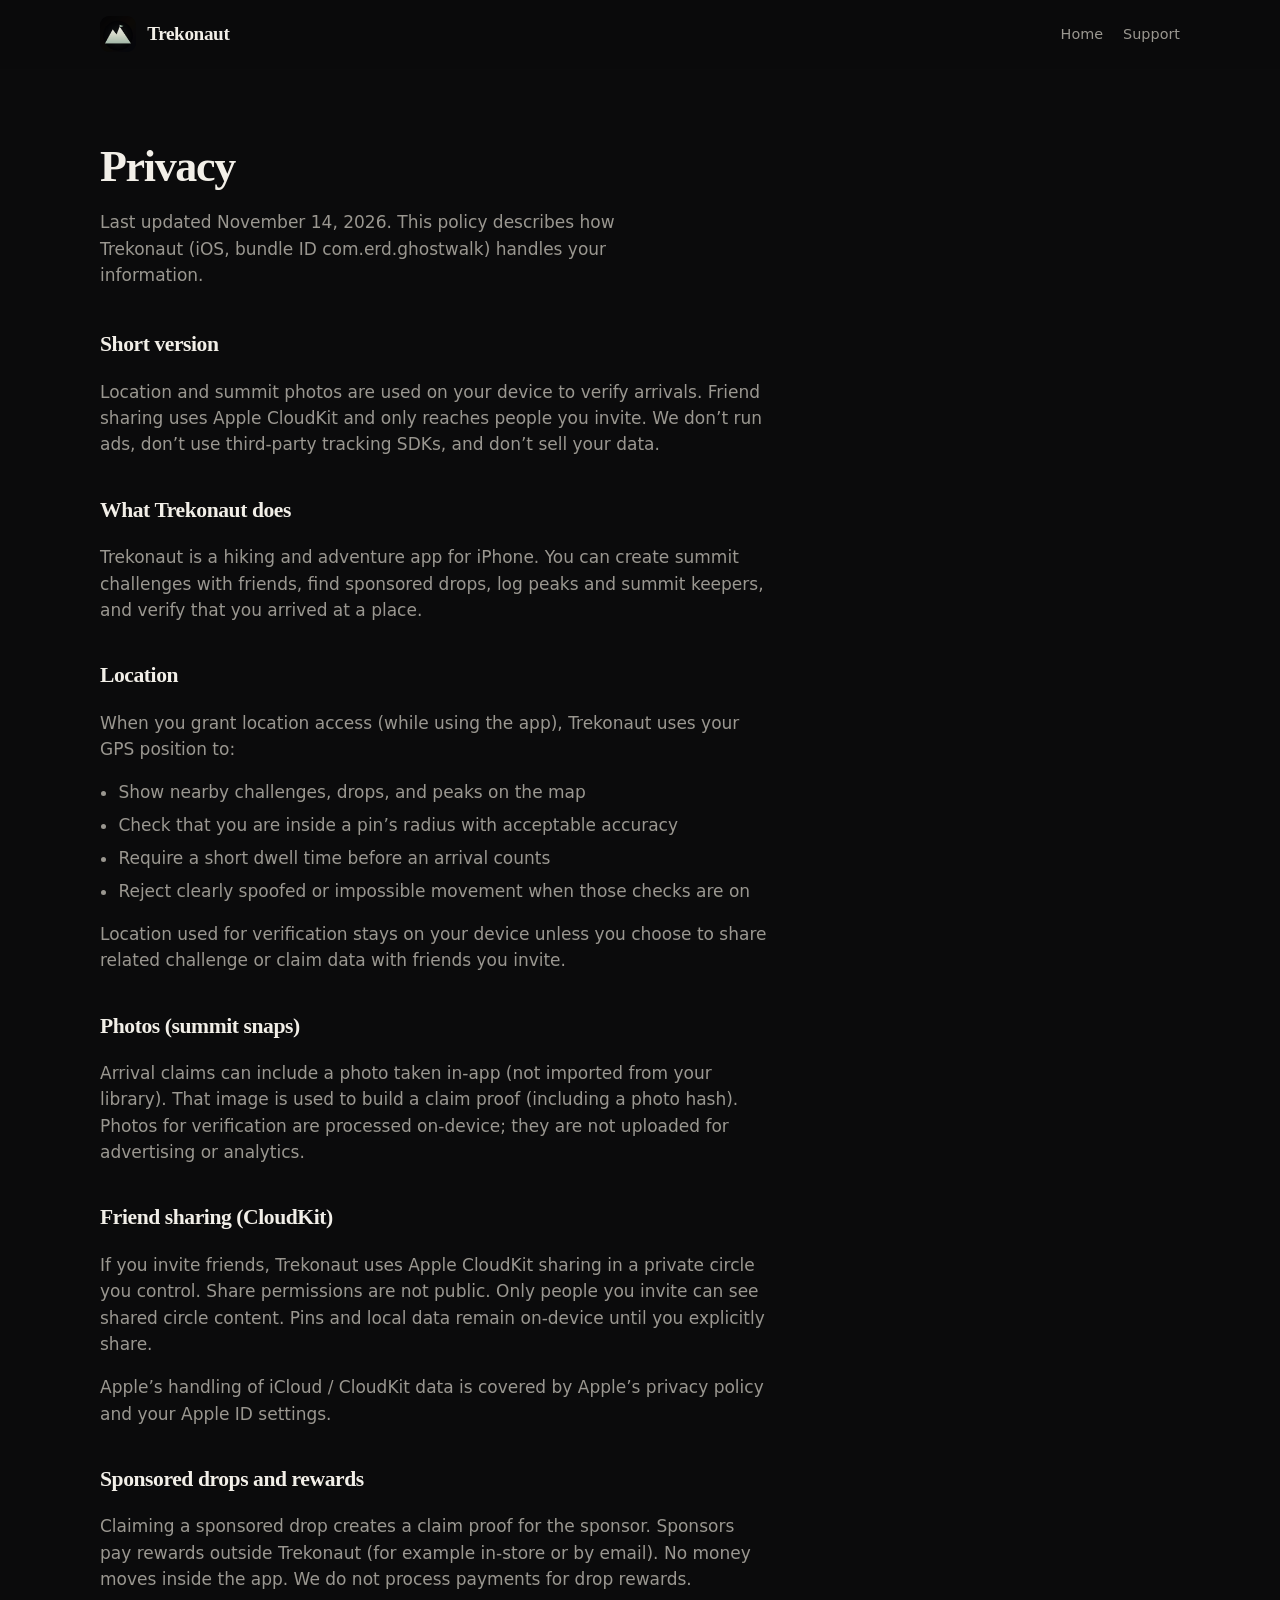
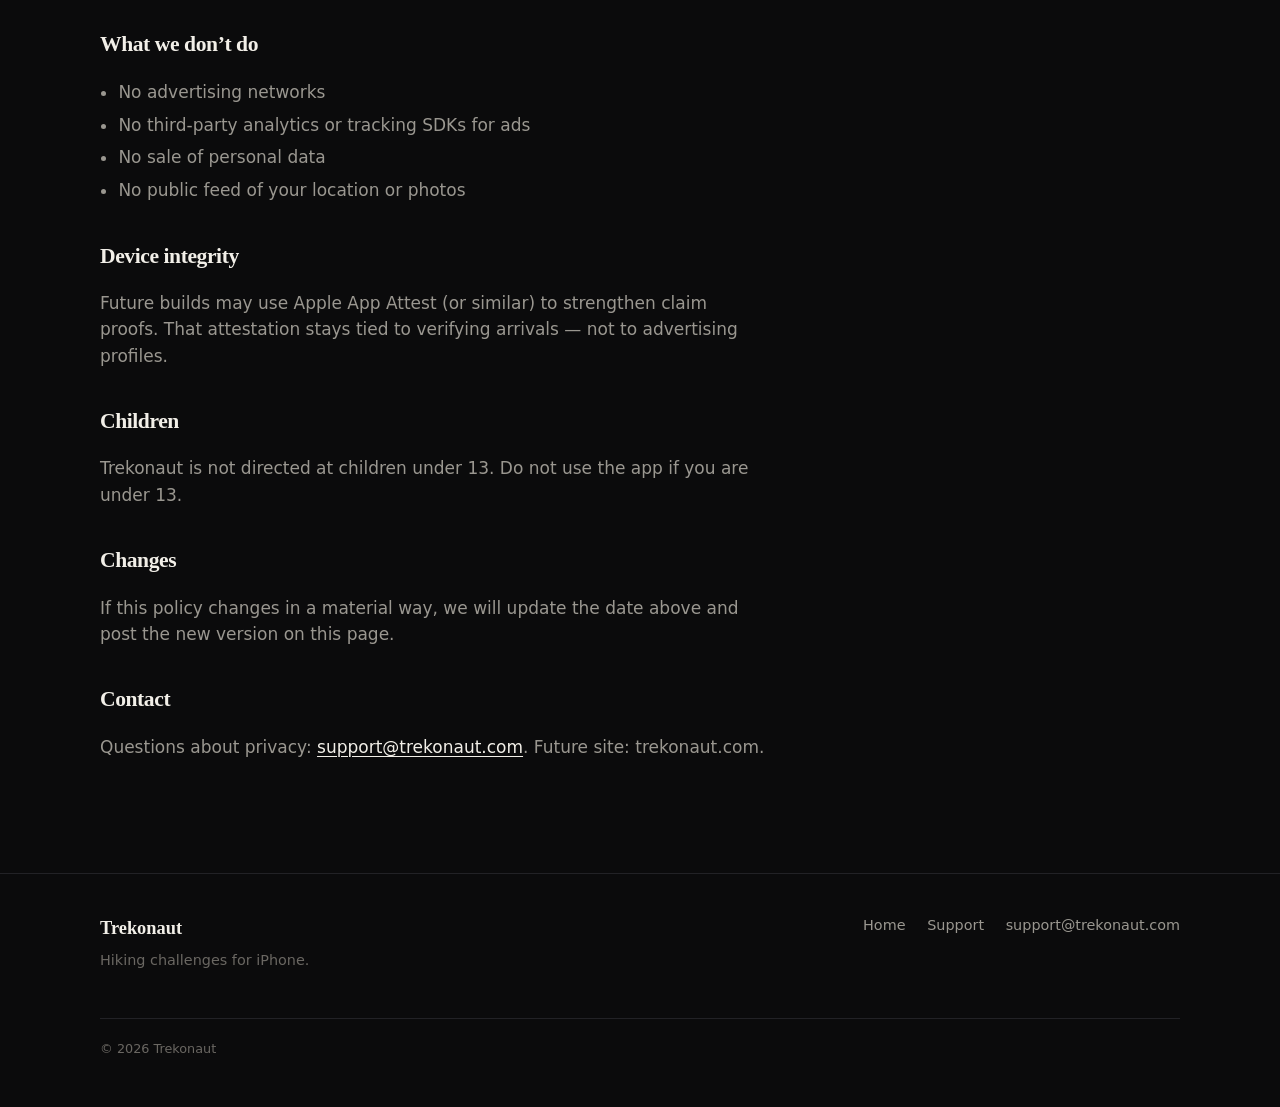
==== privacy.html @ 5dff4a29 "Ship Trekonaut marketing site with privacy and support pages. Static single-page landing plus honest" ====
<!DOCTYPE html>
<html lang="en">
<head>
  <meta charset="utf-8">
  <meta name="viewport" content="width=device-width, initial-scale=1">
  <title>Privacy — Trekonaut</title>
  <meta name="description" content="Trekonaut privacy policy: location and photos on-device for verification, CloudKit sharing only with friends you invite, no ads or sale of data.">
  <meta name="theme-color" content="#0b0b0c">
  <link rel="icon" type="image/png" sizes="32x32" href="assets/favicon-32.png">
  <link rel="apple-touch-icon" href="assets/apple-touch-icon.png">
  <link rel="canonical" href="https://erdtheturd.github.io/ghost-walk/privacy.html">
  <meta property="og:title" content="Privacy — Trekonaut">
  <meta property="og:description" content="How Trekonaut handles location, photos, and friend sharing.">
  <meta property="og:image" content="https://erdtheturd.github.io/ghost-walk/assets/og.jpg">
  <link rel="stylesheet" href="assets/styles.css">
</head>
<body>
  <header class="site-header">
    <div class="wrap inner">
      <a class="brand" href="./">
        <img src="assets/icon-512.png" width="36" height="36" alt="">
        <span class="brand-name">Trekonaut</span>
      </a>
      <nav class="nav" aria-label="Primary">
        <a href="./">Home</a>
        <a href="support.html">Support</a>
      </nav>
    </div>
  </header>

  <main class="page">
    <div class="wrap">
      <h1>Privacy</h1>
      <p class="lede">Last updated November 14, 2026. This policy describes how Trekonaut (iOS, bundle ID com.erd.ghostwalk) handles your information.</p>

      <article class="prose">
        <h2>Short version</h2>
        <p>Location and summit photos are used on your device to verify arrivals. Friend sharing uses Apple CloudKit and only reaches people you invite. We don’t run ads, don’t use third-party tracking SDKs, and don’t sell your data.</p>

        <h2>What Trekonaut does</h2>
        <p>Trekonaut is a hiking and adventure app for iPhone. You can create summit challenges with friends, find sponsored drops, log peaks and summit keepers, and verify that you arrived at a place.</p>

        <h2>Location</h2>
        <p>When you grant location access (while using the app), Trekonaut uses your GPS position to:</p>
        <ul>
          <li>Show nearby challenges, drops, and peaks on the map</li>
          <li>Check that you are inside a pin’s radius with acceptable accuracy</li>
          <li>Require a short dwell time before an arrival counts</li>
          <li>Reject clearly spoofed or impossible movement when those checks are on</li>
        </ul>
        <p>Location used for verification stays on your device unless you choose to share related challenge or claim data with friends you invite.</p>

        <h2>Photos (summit snaps)</h2>
        <p>Arrival claims can include a photo taken in-app (not imported from your library). That image is used to build a claim proof (including a photo hash). Photos for verification are processed on-device; they are not uploaded for advertising or analytics.</p>

        <h2>Friend sharing (CloudKit)</h2>
        <p>If you invite friends, Trekonaut uses Apple CloudKit sharing in a private circle you control. Share permissions are not public. Only people you invite can see shared circle content. Pins and local data remain on-device until you explicitly share.</p>
        <p>Apple’s handling of iCloud / CloudKit data is covered by Apple’s privacy policy and your Apple ID settings.</p>

        <h2>Sponsored drops and rewards</h2>
        <p>Claiming a sponsored drop creates a claim proof for the sponsor. Sponsors pay rewards outside Trekonaut (for example in-store or by email). No money moves inside the app. We do not process payments for drop rewards.</p>

        <h2>What we don’t do</h2>
        <ul>
          <li>No advertising networks</li>
          <li>No third-party analytics or tracking SDKs for ads</li>
          <li>No sale of personal data</li>
          <li>No public feed of your location or photos</li>
        </ul>

        <h2>Device integrity</h2>
        <p>Future builds may use Apple App Attest (or similar) to strengthen claim proofs. That attestation stays tied to verifying arrivals — not to advertising profiles.</p>

        <h2>Children</h2>
        <p>Trekonaut is not directed at children under 13. Do not use the app if you are under 13.</p>

        <h2>Changes</h2>
        <p>If this policy changes in a material way, we will update the date above and post the new version on this page.</p>

        <h2>Contact</h2>
        <p>
          <!-- TODO: support@trekonaut.com is not live yet (mailbox pending). -->
          Questions about privacy: <a data-support-email href="mailto:support@trekonaut.com">support@trekonaut.com</a>.
          Future site: trekonaut.com.
        </p>
      </article>
    </div>
  </main>

  <footer class="site-footer">
    <div class="wrap">
      <div class="footer-grid">
        <div>
          <div class="footer-brand">Trekonaut</div>
          <p class="footer-meta">Hiking challenges for iPhone.</p>
        </div>
        <nav class="footer-nav" aria-label="Footer">
          <a href="./">Home</a>
          <a href="support.html">Support</a>
          <a data-support-email href="mailto:support@trekonaut.com">support@trekonaut.com</a>
        </nav>
      </div>
      <div class="footer-bottom">© <span id="y"></span> Trekonaut</div>
    </div>
  </footer>

  <script src="assets/config.js"></script>
  <script src="assets/app.js"></script>
  <script>document.getElementById("y").textContent = new Date().getFullYear();</script>
</body>
</html>
---- assets/styles.css ----
/* Trekonaut marketing site — calm near-black, New York + system UI */

:root {
  --ink: #0b0b0c;
  --ink-raised: #141416;
  --ink-line: #222226;
  --paper: #f2efe8;
  --mist: #9a9790;
  --fog: #6a6762;
  --sage: #a8b5a6;
  --cream: #ebe6dc;
  --max: 1080px;
  --pad: clamp(1.25rem, 4vw, 2.5rem);
  --serif: "New York", "Iowan Old Style", "Palatino Linotype", Palatino, "Book Antiqua", Georgia, serif;
  --sans: -apple-system, BlinkMacSystemFont, "SF Pro Text", "Segoe UI", system-ui, sans-serif;
}

*,
*::before,
*::after {
  box-sizing: border-box;
}

html {
  scroll-behavior: smooth;
}

body {
  margin: 0;
  background: var(--ink);
  color: var(--paper);
  font-family: var(--sans);
  font-size: 1.0625rem;
  line-height: 1.55;
  -webkit-font-smoothing: antialiased;
  text-rendering: optimizeLegibility;
}

img {
  max-width: 100%;
  height: auto;
  display: block;
}

a {
  color: var(--paper);
  text-decoration-thickness: 1px;
  text-underline-offset: 0.18em;
}

a:hover {
  color: var(--sage);
}

.wrap {
  width: min(100% - 2 * var(--pad), var(--max));
  margin-inline: auto;
}

/* —— Header —— */
.site-header {
  position: sticky;
  top: 0;
  z-index: 20;
  background: color-mix(in srgb, var(--ink) 88%, transparent);
  backdrop-filter: blur(12px);
  -webkit-backdrop-filter: blur(12px);
  border-bottom: 1px solid transparent;
}

.site-header.is-scrolled {
  border-bottom-color: var(--ink-line);
}

.site-header .inner {
  display: flex;
  align-items: center;
  justify-content: space-between;
  gap: 1rem;
  padding: 1rem 0;
}

.brand {
  display: inline-flex;
  align-items: center;
  gap: 0.7rem;
  color: inherit;
  text-decoration: none;
}

.brand img {
  width: 36px;
  height: 36px;
  border-radius: 9px;
}

.brand-name {
  font-family: var(--serif);
  font-size: 1.2rem;
  font-weight: 600;
  letter-spacing: -0.02em;
}

.nav {
  display: flex;
  align-items: center;
  gap: 1.25rem;
  font-size: 0.9rem;
  color: var(--mist);
}

.nav a {
  color: inherit;
  text-decoration: none;
}

.nav a:hover {
  color: var(--paper);
}

/* —— Hero —— */
.hero {
  padding: clamp(2.5rem, 8vw, 5rem) 0 clamp(3rem, 10vw, 6rem);
}

.hero-grid {
  display: grid;
  grid-template-columns: 1.05fr 0.95fr;
  gap: clamp(2rem, 6vw, 4.5rem);
  align-items: center;
}

.eyebrow {
  margin: 0 0 1rem;
  font-size: 0.75rem;
  letter-spacing: 0.14em;
  text-transform: uppercase;
  color: var(--fog);
}

.hero h1 {
  margin: 0 0 1rem;
  font-family: var(--serif);
  font-size: clamp(2.4rem, 5.5vw, 3.75rem);
  font-weight: 600;
  line-height: 1.08;
  letter-spacing: -0.03em;
}

.hero .pitch {
  margin: 0 0 1.75rem;
  max-width: 28ch;
  font-size: 1.15rem;
  color: var(--mist);
}

.cta-row {
  display: flex;
  flex-wrap: wrap;
  align-items: center;
  gap: 0.85rem 1.25rem;
}

.btn-store {
  display: inline-flex;
  align-items: center;
  gap: 0.75rem;
  padding: 0.7rem 1.1rem 0.7rem 0.95rem;
  border-radius: 12px;
  background: var(--cream);
  color: var(--ink);
  text-decoration: none;
  transition: opacity 0.15s ease;
}

.btn-store:hover {
  color: var(--ink);
  opacity: 0.9;
}

.btn-store .apple {
  width: 22px;
  height: 22px;
  flex: none;
}

.btn-store .label {
  display: flex;
  flex-direction: column;
  line-height: 1.15;
}

.btn-store .small {
  font-size: 0.65rem;
  letter-spacing: 0.02em;
  opacity: 0.75;
}

.btn-store .big {
  font-size: 1.05rem;
  font-weight: 600;
  letter-spacing: -0.01em;
}

.cta-note {
  font-size: 0.85rem;
  color: var(--fog);
}

/* Device frame */
.device {
  --frame: #1a1a1d;
  --bezel: 10px;
  width: min(100%, 290px);
  margin-inline: auto;
  padding: var(--bezel);
  background: var(--frame);
  border-radius: 38px;
  box-shadow:
    0 0 0 1px #2a2a2e,
    0 24px 48px rgba(0, 0, 0, 0.45);
}

.device-screen {
  position: relative;
  overflow: hidden;
  border-radius: 28px;
  background: #000;
  aspect-ratio: 9 / 19.5;
}

.device-screen img {
  width: 100%;
  height: 100%;
  object-fit: cover;
  object-position: top center;
}

.device-notch {
  position: absolute;
  top: 10px;
  left: 50%;
  transform: translateX(-50%);
  width: 34%;
  height: 18px;
  border-radius: 12px;
  background: #0b0b0c;
  z-index: 2;
  pointer-events: none;
}

/* —— Sections —— */
.section {
  padding: clamp(3.5rem, 9vw, 6.5rem) 0;
  border-top: 1px solid var(--ink-line);
}

.section-grid {
  display: grid;
  grid-template-columns: 1fr 1fr;
  gap: clamp(2rem, 5vw, 3.5rem);
  align-items: center;
}

.section-grid.reverse .copy {
  order: 2;
}

.section-grid.reverse .media {
  order: 1;
}

.kicker {
  margin: 0 0 0.65rem;
  font-size: 0.72rem;
  letter-spacing: 0.14em;
  text-transform: uppercase;
  color: var(--sage);
}

.section h2 {
  margin: 0 0 0.85rem;
  font-family: var(--serif);
  font-size: clamp(1.85rem, 3.5vw, 2.45rem);
  font-weight: 600;
  line-height: 1.15;
  letter-spacing: -0.025em;
}

.section p {
  margin: 0;
  max-width: 36ch;
  color: var(--mist);
}

.section p + p {
  margin-top: 0.85rem;
}

.media .device {
  width: min(100%, 250px);
}

/* —— Footer —— */
.site-footer {
  border-top: 1px solid var(--ink-line);
  padding: 2.5rem 0 3rem;
}

.footer-grid {
  display: flex;
  flex-wrap: wrap;
  justify-content: space-between;
  gap: 1.5rem 2rem;
}

.footer-brand {
  font-family: var(--serif);
  font-size: 1.15rem;
  font-weight: 600;
}

.footer-meta {
  margin-top: 0.4rem;
  font-size: 0.9rem;
  color: var(--fog);
  max-width: 36ch;
}

.footer-nav {
  display: flex;
  flex-wrap: wrap;
  gap: 1rem 1.35rem;
  font-size: 0.9rem;
  color: var(--mist);
}

.footer-nav a {
  color: inherit;
  text-decoration: none;
}

.footer-nav a:hover {
  color: var(--paper);
}

.footer-bottom {
  margin-top: 2rem;
  padding-top: 1.25rem;
  border-top: 1px solid var(--ink-line);
  font-size: 0.8rem;
  color: var(--fog);
}

/* —— Inner pages —— */
.page {
  padding: clamp(2.5rem, 7vw, 4rem) 0 clamp(4rem, 10vw, 6rem);
}

.page h1 {
  margin: 0 0 0.5rem;
  font-family: var(--serif);
  font-size: clamp(2rem, 4vw, 2.75rem);
  font-weight: 600;
  letter-spacing: -0.03em;
}

.page .lede {
  margin: 0 0 2.5rem;
  color: var(--mist);
  max-width: 48ch;
}

.prose {
  max-width: 62ch;
}

.prose h2 {
  margin: 2.25rem 0 0.65rem;
  font-family: var(--serif);
  font-size: 1.35rem;
  font-weight: 600;
  letter-spacing: -0.02em;
}

.prose p,
.prose li {
  color: var(--mist);
}

.prose ul {
  padding-left: 1.15rem;
}

.prose li + li {
  margin-top: 0.4rem;
}

.faq details {
  border-top: 1px solid var(--ink-line);
  padding: 1.1rem 0;
}

.faq details:last-child {
  border-bottom: 1px solid var(--ink-line);
}

.faq summary {
  cursor: pointer;
  font-weight: 560;
  list-style: none;
}

.faq summary::-webkit-details-marker {
  display: none;
}

.faq summary::after {
  content: "+";
  float: right;
  color: var(--fog);
  font-weight: 400;
}

.faq details[open] summary::after {
  content: "–";
}

.faq p {
  margin: 0.75rem 0 0;
  color: var(--mist);
  max-width: 52ch;
}

.contact-box {
  margin-top: 2.5rem;
  padding: 1.35rem 1.4rem;
  background: var(--ink-raised);
  border: 1px solid var(--ink-line);
  border-radius: 14px;
  max-width: 36rem;
}

.contact-box h2 {
  margin: 0 0 0.4rem;
  font-family: var(--serif);
  font-size: 1.25rem;
}

.contact-box p {
  margin: 0;
  color: var(--mist);
}

.contact-box a {
  color: var(--paper);
}

/* —— Responsive —— */
@media (max-width: 820px) {
  .hero-grid,
  .section-grid,
  .section-grid.reverse {
    grid-template-columns: 1fr;
  }

  .section-grid.reverse .copy,
  .section-grid.reverse .media {
    order: initial;
  }

  .hero .pitch {
    max-width: 40ch;
  }

  .hero-grid .media {
    order: -1;
  }

  .device {
    width: min(100%, 240px);
  }

  .nav .hide-sm {
    display: none;
  }
}

@media (prefers-reduced-motion: reduce) {
  html {
    scroll-behavior: auto;
  }
}
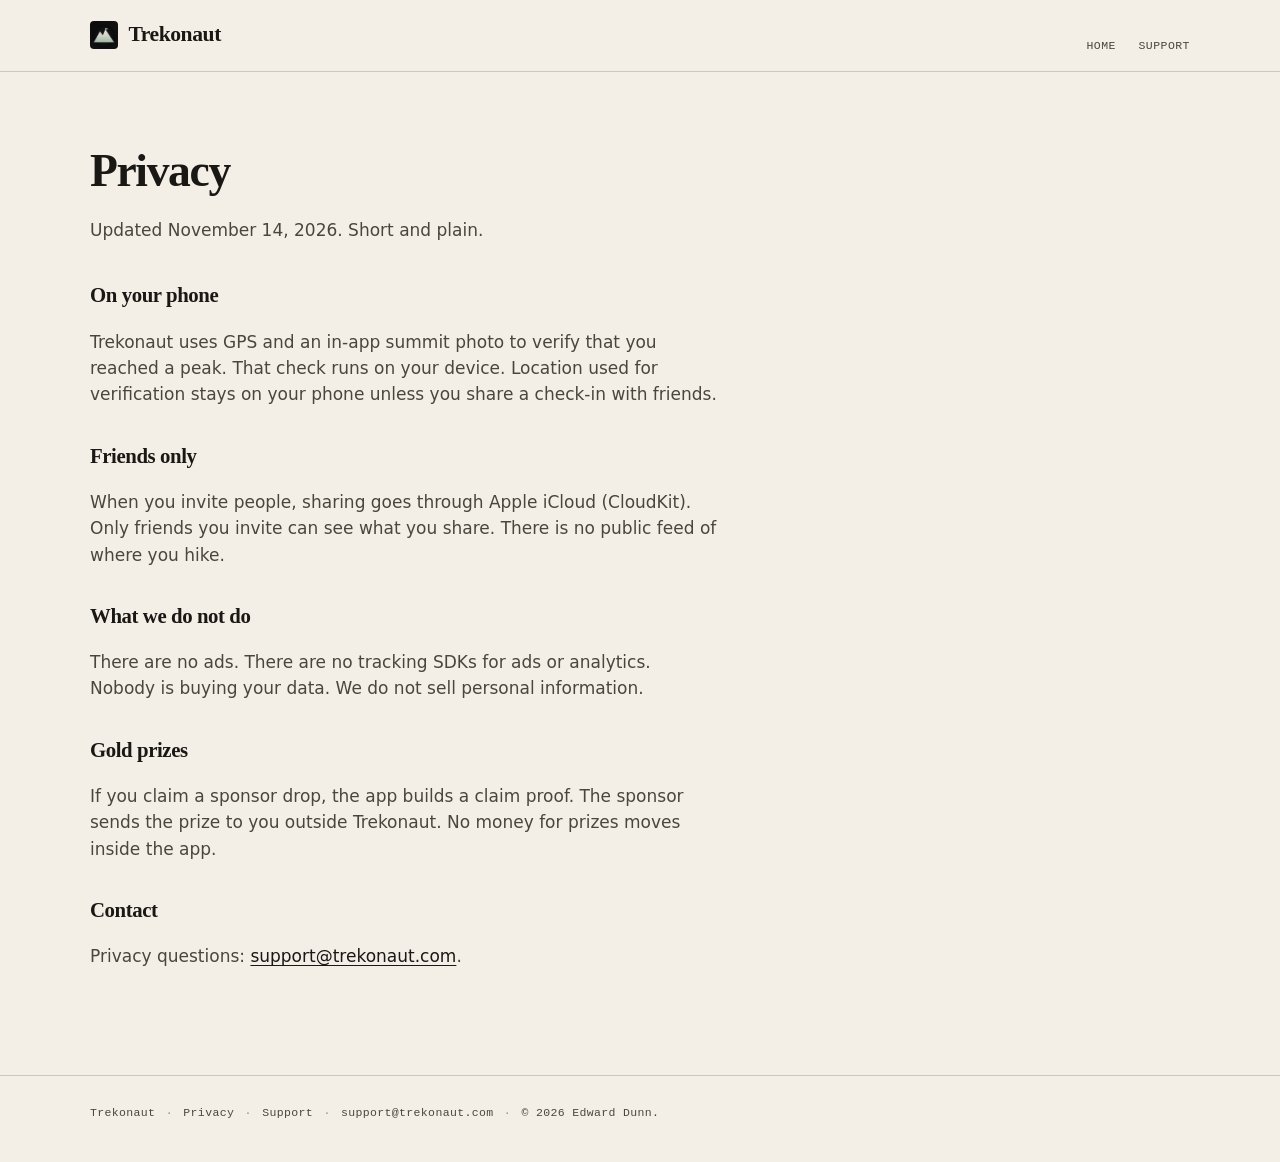
==== commit 8665572f: "Redesign marketing site as a printed trail guide. Replace SaaS-template layout and AI-sounding copy " ====
--- a/privacy.html
+++ b/privacy.html
@@ -3,14 +3,14 @@
 <head>
   <meta charset="utf-8">
   <meta name="viewport" content="width=device-width, initial-scale=1">
-  <title>Privacy — Trekonaut</title>
-  <meta name="description" content="Trekonaut privacy policy: location and photos on-device for verification, CloudKit sharing only with friends you invite, no ads or sale of data.">
-  <meta name="theme-color" content="#0b0b0c">
+  <title>Privacy · Trekonaut</title>
+  <meta name="description" content="Trekonaut keeps location and photos on your phone for check-ins. Sharing uses iCloud with friends you invite. No ads. No data sold.">
+  <meta name="theme-color" content="#F3EFE6">
   <link rel="icon" type="image/png" sizes="32x32" href="assets/favicon-32.png">
   <link rel="apple-touch-icon" href="assets/apple-touch-icon.png">
   <link rel="canonical" href="https://erdtheturd.github.io/ghost-walk/privacy.html">
-  <meta property="og:title" content="Privacy — Trekonaut">
-  <meta property="og:description" content="How Trekonaut handles location, photos, and friend sharing.">
+  <meta property="og:title" content="Privacy · Trekonaut">
+  <meta property="og:description" content="Location and photos stay on your phone. Check-ins go only to friends you invite.">
   <meta property="og:image" content="https://erdtheturd.github.io/ghost-walk/assets/og.jpg">
   <link rel="stylesheet" href="assets/styles.css">
 </head>
@@ -18,7 +18,7 @@
   <header class="site-header">
     <div class="wrap inner">
       <a class="brand" href="./">
-        <img src="assets/icon-512.png" width="36" height="36" alt="">
+        <img src="assets/icon-512.png" width="28" height="28" alt="">
         <span class="brand-name">Trekonaut</span>
       </a>
       <nav class="nav" aria-label="Primary">
@@ -31,81 +31,45 @@
   <main class="page">
     <div class="wrap">
       <h1>Privacy</h1>
-      <p class="lede">Last updated November 14, 2026. This policy describes how Trekonaut (iOS, bundle ID com.erd.ghostwalk) handles your information.</p>
+      <p class="lede">Updated November 14, 2026. Short and plain.</p>
 
       <article class="prose">
-        <h2>Short version</h2>
-        <p>Location and summit photos are used on your device to verify arrivals. Friend sharing uses Apple CloudKit and only reaches people you invite. We don’t run ads, don’t use third-party tracking SDKs, and don’t sell your data.</p>
+        <h2>On your phone</h2>
+        <p>Trekonaut uses GPS and an in-app summit photo to verify that you reached a peak. That check runs on your device. Location used for verification stays on your phone unless you share a check-in with friends.</p>
 
-        <h2>What Trekonaut does</h2>
-        <p>Trekonaut is a hiking and adventure app for iPhone. You can create summit challenges with friends, find sponsored drops, log peaks and summit keepers, and verify that you arrived at a place.</p>
+        <h2>Friends only</h2>
+        <p>When you invite people, sharing goes through Apple iCloud (CloudKit). Only friends you invite can see what you share. There is no public feed of where you hike.</p>
 
-        <h2>Location</h2>
-        <p>When you grant location access (while using the app), Trekonaut uses your GPS position to:</p>
-        <ul>
-          <li>Show nearby challenges, drops, and peaks on the map</li>
-          <li>Check that you are inside a pin’s radius with acceptable accuracy</li>
-          <li>Require a short dwell time before an arrival counts</li>
-          <li>Reject clearly spoofed or impossible movement when those checks are on</li>
-        </ul>
-        <p>Location used for verification stays on your device unless you choose to share related challenge or claim data with friends you invite.</p>
+        <h2>What we do not do</h2>
+        <p>There are no ads. There are no tracking SDKs for ads or analytics. Nobody is buying your data. We do not sell personal information.</p>
 
-        <h2>Photos (summit snaps)</h2>
-        <p>Arrival claims can include a photo taken in-app (not imported from your library). That image is used to build a claim proof (including a photo hash). Photos for verification are processed on-device; they are not uploaded for advertising or analytics.</p>
-
-        <h2>Friend sharing (CloudKit)</h2>
-        <p>If you invite friends, Trekonaut uses Apple CloudKit sharing in a private circle you control. Share permissions are not public. Only people you invite can see shared circle content. Pins and local data remain on-device until you explicitly share.</p>
-        <p>Apple’s handling of iCloud / CloudKit data is covered by Apple’s privacy policy and your Apple ID settings.</p>
-
-        <h2>Sponsored drops and rewards</h2>
-        <p>Claiming a sponsored drop creates a claim proof for the sponsor. Sponsors pay rewards outside Trekonaut (for example in-store or by email). No money moves inside the app. We do not process payments for drop rewards.</p>
-
-        <h2>What we don’t do</h2>
-        <ul>
-          <li>No advertising networks</li>
-          <li>No third-party analytics or tracking SDKs for ads</li>
-          <li>No sale of personal data</li>
-          <li>No public feed of your location or photos</li>
-        </ul>
-
-        <h2>Device integrity</h2>
-        <p>Future builds may use Apple App Attest (or similar) to strengthen claim proofs. That attestation stays tied to verifying arrivals — not to advertising profiles.</p>
-
-        <h2>Children</h2>
-        <p>Trekonaut is not directed at children under 13. Do not use the app if you are under 13.</p>
-
-        <h2>Changes</h2>
-        <p>If this policy changes in a material way, we will update the date above and post the new version on this page.</p>
+        <h2>Gold prizes</h2>
+        <p>If you claim a sponsor drop, the app builds a claim proof. The sponsor sends the prize to you outside Trekonaut. No money for prizes moves inside the app.</p>
 
         <h2>Contact</h2>
         <p>
           <!-- TODO: support@trekonaut.com is not live yet (mailbox pending). -->
-          Questions about privacy: <a data-support-email href="mailto:support@trekonaut.com">support@trekonaut.com</a>.
-          Future site: trekonaut.com.
+          Privacy questions: <a data-support-email href="mailto:support@trekonaut.com">support@trekonaut.com</a>.
         </p>
       </article>
     </div>
   </main>
 
   <footer class="site-footer">
-    <div class="wrap">
-      <div class="footer-grid">
-        <div>
-          <div class="footer-brand">Trekonaut</div>
-          <p class="footer-meta">Hiking challenges for iPhone.</p>
-        </div>
-        <nav class="footer-nav" aria-label="Footer">
-          <a href="./">Home</a>
-          <a href="support.html">Support</a>
-          <a data-support-email href="mailto:support@trekonaut.com">support@trekonaut.com</a>
-        </nav>
-      </div>
-      <div class="footer-bottom">© <span id="y"></span> Trekonaut</div>
+    <div class="wrap footer-line">
+      <span>Trekonaut</span>
+      <span class="footer-sep" aria-hidden="true">·</span>
+      <a href="privacy.html">Privacy</a>
+      <span class="footer-sep" aria-hidden="true">·</span>
+      <a href="support.html">Support</a>
+      <span class="footer-sep" aria-hidden="true">·</span>
+      <a data-support-email href="mailto:support@trekonaut.com">support@trekonaut.com</a>
+      <span class="footer-sep" aria-hidden="true">·</span>
+      <span>© 2026 Edward Dunn.</span>
     </div>
   </footer>
 
   <script src="assets/config.js"></script>
   <script src="assets/app.js"></script>
-  <script>document.getElementById("y").textContent = new Date().getFullYear();</script>
 </body>
 </html>
--- a/assets/styles.css
+++ b/assets/styles.css
@@ -1,18 +1,17 @@
-/* Trekonaut marketing site — calm near-black, New York + system UI */
+/* Trekonaut: printed trail guide */
 
 :root {
-  --ink: #0b0b0c;
-  --ink-raised: #141416;
-  --ink-line: #222226;
-  --paper: #f2efe8;
-  --mist: #9a9790;
-  --fog: #6a6762;
-  --sage: #a8b5a6;
-  --cream: #ebe6dc;
-  --max: 1080px;
-  --pad: clamp(1.25rem, 4vw, 2.5rem);
+  --paper: #f3efe6;
+  --paper-deep: #ebe6da;
+  --ink: #1a1814;
+  --ink-soft: #4a463e;
+  --rule: #cfc8b8;
+  --blaze: #d9531e;
+  --max: 1100px;
+  --pad: clamp(1.35rem, 5vw, 3.25rem);
   --serif: "New York", "Iowan Old Style", "Palatino Linotype", Palatino, "Book Antiqua", Georgia, serif;
   --sans: -apple-system, BlinkMacSystemFont, "SF Pro Text", "Segoe UI", system-ui, sans-serif;
+  --mono: ui-monospace, "SF Mono", Menlo, Consolas, monospace;
 }
 
 *,
@@ -27,8 +26,8 @@
 
 body {
   margin: 0;
-  background: var(--ink);
-  color: var(--paper);
+  background: var(--paper);
+  color: var(--ink);
   font-family: var(--sans);
   font-size: 1.0625rem;
   line-height: 1.55;
@@ -43,13 +42,13 @@
 }
 
 a {
-  color: var(--paper);
+  color: var(--ink);
   text-decoration-thickness: 1px;
   text-underline-offset: 0.18em;
 }
 
 a:hover {
-  color: var(--sage);
+  color: var(--blaze);
 }
 
 .wrap {
@@ -57,46 +56,39 @@
   margin-inline: auto;
 }
 
-/* —— Header —— */
+/* Header */
 .site-header {
-  position: sticky;
-  top: 0;
-  z-index: 20;
-  background: color-mix(in srgb, var(--ink) 88%, transparent);
-  backdrop-filter: blur(12px);
-  -webkit-backdrop-filter: blur(12px);
-  border-bottom: 1px solid transparent;
-}
-
-.site-header.is-scrolled {
-  border-bottom-color: var(--ink-line);
+  position: relative;
+  z-index: 10;
+  border-bottom: 1px solid var(--rule);
+  background: var(--paper);
 }
 
 .site-header .inner {
   display: flex;
-  align-items: center;
+  align-items: baseline;
   justify-content: space-between;
   gap: 1rem;
-  padding: 1rem 0;
+  padding: 1.15rem 0 1rem;
 }
 
 .brand {
   display: inline-flex;
   align-items: center;
-  gap: 0.7rem;
+  gap: 0.65rem;
   color: inherit;
   text-decoration: none;
 }
 
 .brand img {
-  width: 36px;
-  height: 36px;
-  border-radius: 9px;
+  width: 28px;
+  height: 28px;
+  border-radius: 4px;
 }
 
 .brand-name {
   font-family: var(--serif);
-  font-size: 1.2rem;
+  font-size: 1.35rem;
   font-weight: 600;
   letter-spacing: -0.02em;
 }
@@ -104,9 +96,12 @@
 .nav {
   display: flex;
   align-items: center;
-  gap: 1.25rem;
-  font-size: 0.9rem;
-  color: var(--mist);
+  gap: 1.4rem;
+  font-family: var(--mono);
+  font-size: 0.72rem;
+  letter-spacing: 0.04em;
+  text-transform: uppercase;
+  color: var(--ink-soft);
 }
 
 .nav a {
@@ -115,277 +110,273 @@
 }
 
 .nav a:hover {
-  color: var(--paper);
-}
-
-/* —— Hero —— */
+  color: var(--blaze);
+}
+
+/* Hero */
 .hero {
-  padding: clamp(2.5rem, 8vw, 5rem) 0 clamp(3rem, 10vw, 6rem);
-}
-
-.hero-grid {
-  display: grid;
-  grid-template-columns: 1.05fr 0.95fr;
-  gap: clamp(2rem, 6vw, 4.5rem);
-  align-items: center;
-}
-
-.eyebrow {
-  margin: 0 0 1rem;
-  font-size: 0.75rem;
-  letter-spacing: 0.14em;
-  text-transform: uppercase;
-  color: var(--fog);
-}
-
-.hero h1 {
-  margin: 0 0 1rem;
-  font-family: var(--serif);
-  font-size: clamp(2.4rem, 5.5vw, 3.75rem);
-  font-weight: 600;
-  line-height: 1.08;
-  letter-spacing: -0.03em;
-}
-
-.hero .pitch {
-  margin: 0 0 1.75rem;
-  max-width: 28ch;
-  font-size: 1.15rem;
-  color: var(--mist);
-}
-
-.cta-row {
-  display: flex;
-  flex-wrap: wrap;
-  align-items: center;
-  gap: 0.85rem 1.25rem;
-}
-
-.btn-store {
-  display: inline-flex;
-  align-items: center;
-  gap: 0.75rem;
-  padding: 0.7rem 1.1rem 0.7rem 0.95rem;
-  border-radius: 12px;
-  background: var(--cream);
-  color: var(--ink);
-  text-decoration: none;
-  transition: opacity 0.15s ease;
-}
-
-.btn-store:hover {
-  color: var(--ink);
-  opacity: 0.9;
-}
-
-.btn-store .apple {
-  width: 22px;
-  height: 22px;
-  flex: none;
-}
-
-.btn-store .label {
-  display: flex;
-  flex-direction: column;
-  line-height: 1.15;
-}
-
-.btn-store .small {
-  font-size: 0.65rem;
-  letter-spacing: 0.02em;
-  opacity: 0.75;
-}
-
-.btn-store .big {
-  font-size: 1.05rem;
-  font-weight: 600;
-  letter-spacing: -0.01em;
-}
-
-.cta-note {
-  font-size: 0.85rem;
-  color: var(--fog);
-}
-
-/* Device frame */
-.device {
-  --frame: #1a1a1d;
-  --bezel: 10px;
-  width: min(100%, 290px);
-  margin-inline: auto;
-  padding: var(--bezel);
-  background: var(--frame);
-  border-radius: 38px;
-  box-shadow:
-    0 0 0 1px #2a2a2e,
-    0 24px 48px rgba(0, 0, 0, 0.45);
-}
-
-.device-screen {
   position: relative;
   overflow: hidden;
-  border-radius: 28px;
-  background: #000;
+  padding: clamp(2.75rem, 8vw, 5.5rem) 0 clamp(3.5rem, 9vw, 6rem);
+}
+
+.topo {
+  position: absolute;
+  inset: -8% -5% auto auto;
+  width: min(72vw, 640px);
+  height: auto;
+  opacity: 0.22;
+  pointer-events: none;
+  color: var(--ink);
+}
+
+.hero-layout {
+  position: relative;
+  display: grid;
+  grid-template-columns: minmax(0, 1.15fr) minmax(0, 0.85fr);
+  gap: clamp(1.5rem, 5vw, 3.5rem);
+  align-items: end;
+}
+
+.hero-copy {
+  max-width: 28rem;
+  padding-bottom: 1.5rem;
+}
+
+.hero h1 {
+  margin: 0 0 1.1rem;
+  font-family: var(--serif);
+  font-size: clamp(2.55rem, 6.2vw, 4.1rem);
+  font-weight: 600;
+  line-height: 1.05;
+  letter-spacing: -0.03em;
+}
+
+.hero .lead {
+  margin: 0 0 1.75rem;
+  max-width: 34ch;
+  font-size: 1.12rem;
+  color: var(--ink-soft);
+}
+
+.btn-soon {
+  display: inline-block;
+  padding: 0.85rem 1.15rem;
+  border: 1.5px solid var(--ink);
+  background: var(--ink);
+  color: var(--paper);
+  font-family: var(--sans);
+  font-size: 0.95rem;
+  font-weight: 560;
+  text-decoration: none;
+  transition: background 0.15s ease, color 0.15s ease;
+}
+
+.btn-soon:hover {
+  background: transparent;
+  color: var(--ink);
+}
+
+.hero-media {
+  position: relative;
+  justify-self: end;
+  margin-right: -1.25rem;
+  margin-bottom: -3.5rem;
+}
+
+.map-caption {
+  position: absolute;
+  left: -0.25rem;
+  top: -1.6rem;
+  margin: 0;
+  font-family: var(--mono);
+  font-size: 0.68rem;
+  letter-spacing: 0.08em;
+  text-transform: uppercase;
+  color: var(--ink-soft);
+  white-space: nowrap;
+}
+
+/* Phone frame: thin ink border, no heavy shadow */
+.phone {
+  width: min(100%, 268px);
+  padding: 9px;
+  background: var(--ink);
+  border: 1px solid var(--ink);
+}
+
+.phone-screen {
+  overflow: hidden;
+  background: #111;
   aspect-ratio: 9 / 19.5;
 }
 
-.device-screen img {
+.phone-screen img {
   width: 100%;
   height: 100%;
   object-fit: cover;
   object-position: top center;
 }
 
-.device-notch {
-  position: absolute;
-  top: 10px;
-  left: 50%;
-  transform: translateX(-50%);
-  width: 34%;
-  height: 18px;
-  border-radius: 12px;
-  background: #0b0b0c;
-  z-index: 2;
-  pointer-events: none;
-}
-
-/* —— Sections —— */
-.section {
-  padding: clamp(3.5rem, 9vw, 6.5rem) 0;
-  border-top: 1px solid var(--ink-line);
-}
-
-.section-grid {
+.phone.phone-sm {
+  width: min(100%, 230px);
+}
+
+/* Sections */
+.band {
+  position: relative;
+  padding: clamp(3.25rem, 8vw, 5.75rem) 0;
+  border-top: 1px solid var(--rule);
+}
+
+.band-title {
+  margin: 0 0 1.75rem;
+  font-family: var(--serif);
+  font-size: clamp(1.85rem, 3.4vw, 2.55rem);
+  font-weight: 600;
+  letter-spacing: -0.025em;
+  line-height: 1.15;
+  max-width: 18ch;
+}
+
+.band p {
+  margin: 0;
+  max-width: 42ch;
+  color: var(--ink-soft);
+}
+
+.band p + p {
+  margin-top: 0.85rem;
+}
+
+.steps {
+  list-style: none;
+  margin: 0;
+  padding: 0;
   display: grid;
-  grid-template-columns: 1fr 1fr;
-  gap: clamp(2rem, 5vw, 3.5rem);
-  align-items: center;
-}
-
-.section-grid.reverse .copy {
-  order: 2;
-}
-
-.section-grid.reverse .media {
-  order: 1;
-}
-
-.kicker {
-  margin: 0 0 0.65rem;
+  gap: 1.75rem;
+  max-width: 38rem;
+}
+
+.steps li {
+  display: grid;
+  grid-template-columns: 3.25rem 1fr;
+  gap: 0.85rem 1.15rem;
+  align-items: start;
+}
+
+.steps .n {
+  font-family: var(--serif);
+  font-size: 2.75rem;
+  font-weight: 600;
+  line-height: 1;
+  color: var(--blaze);
+  letter-spacing: -0.04em;
+}
+
+.steps p {
+  margin: 0.35rem 0 0;
+  max-width: 36ch;
+}
+
+.split {
+  display: grid;
+  grid-template-columns: minmax(0, 1.2fr) minmax(0, 0.8fr);
+  gap: clamp(1.5rem, 5vw, 3rem);
+  align-items: start;
+}
+
+.split .copy {
+  padding-top: 0.35rem;
+}
+
+.split .media {
+  position: relative;
+  justify-self: end;
+  margin-top: -1.5rem;
+  margin-bottom: -2.75rem;
+  margin-right: -0.75rem;
+}
+
+.split.flip .media {
+  order: -1;
+  justify-self: start;
+  margin-left: -0.75rem;
+  margin-right: 0;
+}
+
+.private {
+  max-width: 36rem;
+}
+
+.private .band-title {
+  max-width: 14ch;
+}
+
+/* Footer */
+.site-footer {
+  border-top: 1px solid var(--rule);
+  padding: 1.75rem 0 2.5rem;
+  font-family: var(--mono);
   font-size: 0.72rem;
-  letter-spacing: 0.14em;
-  text-transform: uppercase;
-  color: var(--sage);
-}
-
-.section h2 {
-  margin: 0 0 0.85rem;
-  font-family: var(--serif);
-  font-size: clamp(1.85rem, 3.5vw, 2.45rem);
-  font-weight: 600;
-  line-height: 1.15;
-  letter-spacing: -0.025em;
-}
-
-.section p {
-  margin: 0;
-  max-width: 36ch;
-  color: var(--mist);
-}
-
-.section p + p {
-  margin-top: 0.85rem;
-}
-
-.media .device {
-  width: min(100%, 250px);
-}
-
-/* —— Footer —— */
-.site-footer {
-  border-top: 1px solid var(--ink-line);
-  padding: 2.5rem 0 3rem;
-}
-
-.footer-grid {
+  letter-spacing: 0.03em;
+  color: var(--ink-soft);
+}
+
+.footer-line {
   display: flex;
   flex-wrap: wrap;
-  justify-content: space-between;
-  gap: 1.5rem 2rem;
-}
-
-.footer-brand {
-  font-family: var(--serif);
-  font-size: 1.15rem;
-  font-weight: 600;
-}
-
-.footer-meta {
-  margin-top: 0.4rem;
-  font-size: 0.9rem;
-  color: var(--fog);
-  max-width: 36ch;
-}
-
-.footer-nav {
-  display: flex;
-  flex-wrap: wrap;
-  gap: 1rem 1.35rem;
-  font-size: 0.9rem;
-  color: var(--mist);
-}
-
-.footer-nav a {
+  gap: 0.45rem 0.65rem;
+  align-items: baseline;
+}
+
+.footer-line a {
   color: inherit;
   text-decoration: none;
 }
 
-.footer-nav a:hover {
-  color: var(--paper);
-}
-
-.footer-bottom {
-  margin-top: 2rem;
-  padding-top: 1.25rem;
-  border-top: 1px solid var(--ink-line);
-  font-size: 0.8rem;
-  color: var(--fog);
-}
-
-/* —— Inner pages —— */
+.footer-line a:hover {
+  color: var(--blaze);
+}
+
+.footer-sep {
+  opacity: 0.55;
+}
+
+/* Inner pages */
 .page {
-  padding: clamp(2.5rem, 7vw, 4rem) 0 clamp(4rem, 10vw, 6rem);
+  padding: clamp(2.5rem, 7vw, 4rem) 0 clamp(4rem, 10vw, 5.5rem);
 }
 
 .page h1 {
-  margin: 0 0 0.5rem;
-  font-family: var(--serif);
-  font-size: clamp(2rem, 4vw, 2.75rem);
+  margin: 0 0 0.65rem;
+  font-family: var(--serif);
+  font-size: clamp(2.1rem, 4vw, 2.85rem);
   font-weight: 600;
   letter-spacing: -0.03em;
 }
 
 .page .lede {
-  margin: 0 0 2.5rem;
-  color: var(--mist);
-  max-width: 48ch;
+  margin: 0 0 2.25rem;
+  color: var(--ink-soft);
+  max-width: 42ch;
 }
 
 .prose {
-  max-width: 62ch;
+  max-width: 58ch;
 }
 
 .prose h2 {
-  margin: 2.25rem 0 0.65rem;
-  font-family: var(--serif);
-  font-size: 1.35rem;
+  margin: 2rem 0 0.55rem;
+  font-family: var(--serif);
+  font-size: 1.3rem;
   font-weight: 600;
   letter-spacing: -0.02em;
 }
 
 .prose p,
 .prose li {
-  color: var(--mist);
+  color: var(--ink-soft);
 }
 
 .prose ul {
@@ -393,21 +384,27 @@
 }
 
 .prose li + li {
-  margin-top: 0.4rem;
+  margin-top: 0.35rem;
+}
+
+.faq {
+  max-width: 40rem;
 }
 
 .faq details {
-  border-top: 1px solid var(--ink-line);
-  padding: 1.1rem 0;
-}
-
-.faq details:last-child {
-  border-bottom: 1px solid var(--ink-line);
+  border-top: 1px solid var(--rule);
+  padding: 1rem 0;
+}
+
+.faq details:last-of-type {
+  border-bottom: 1px solid var(--rule);
 }
 
 .faq summary {
   cursor: pointer;
-  font-weight: 560;
+  font-family: var(--serif);
+  font-size: 1.15rem;
+  font-weight: 600;
   list-style: none;
 }
 
@@ -415,74 +412,57 @@
   display: none;
 }
 
-.faq summary::after {
-  content: "+";
-  float: right;
-  color: var(--fog);
-  font-weight: 400;
-}
-
-.faq details[open] summary::after {
-  content: "–";
-}
-
 .faq p {
-  margin: 0.75rem 0 0;
-  color: var(--mist);
-  max-width: 52ch;
-}
-
-.contact-box {
+  margin: 0.65rem 0 0;
+  color: var(--ink-soft);
+  max-width: 48ch;
+}
+
+.contact {
   margin-top: 2.5rem;
-  padding: 1.35rem 1.4rem;
-  background: var(--ink-raised);
-  border: 1px solid var(--ink-line);
-  border-radius: 14px;
+  padding-top: 1.5rem;
+  border-top: 1px solid var(--rule);
   max-width: 36rem;
 }
 
-.contact-box h2 {
+.contact h2 {
   margin: 0 0 0.4rem;
   font-family: var(--serif);
   font-size: 1.25rem;
 }
 
-.contact-box p {
+.contact p {
   margin: 0;
-  color: var(--mist);
-}
-
-.contact-box a {
-  color: var(--paper);
-}
-
-/* —— Responsive —— */
-@media (max-width: 820px) {
-  .hero-grid,
-  .section-grid,
-  .section-grid.reverse {
-    grid-template-columns: 1fr;
-  }
-
-  .section-grid.reverse .copy,
-  .section-grid.reverse .media {
-    order: initial;
-  }
-
-  .hero .pitch {
-    max-width: 40ch;
-  }
-
-  .hero-grid .media {
-    order: -1;
-  }
-
-  .device {
-    width: min(100%, 240px);
-  }
-
-  .nav .hide-sm {
-    display: none;
+  color: var(--ink-soft);
+}
+
+/* Motion */
+@media (prefers-reduced-motion: no-preference) {
+  .hero-copy {
+    animation: rise 0.7s ease both;
+  }
+
+  .hero-media {
+    animation: rise 0.85s 0.08s ease both;
+  }
+
+  .btn-soon {
+    transition: background 0.15s ease, color 0.15s ease, transform 0.15s ease;
+  }
+
+  .btn-soon:hover {
+    transform: translateY(-1px);
+  }
+}
+
+@keyframes rise {
+  from {
+    opacity: 0;
+    transform: translateY(10px);
+  }
+  to {
+    opacity: 1;
+    transform: translateY(0);
   }
 }
 
@@ -491,3 +471,65 @@
     scroll-behavior: auto;
   }
 }
+
+/* Mobile: intentional at ~390px */
+@media (max-width: 820px) {
+  .hero-layout,
+  .split,
+  .split.flip {
+    grid-template-columns: 1fr;
+  }
+
+  .split.flip .media {
+    order: initial;
+  }
+
+  .hero-media,
+  .split .media,
+  .split.flip .media {
+    justify-self: start;
+    margin: 1.25rem 0 -2rem;
+  }
+
+  .map-caption {
+    position: static;
+    margin: 0 0 0.65rem;
+  }
+
+  .hero-copy {
+    padding-bottom: 0;
+  }
+
+  .topo {
+    width: 120%;
+    right: -35%;
+    top: -2%;
+    opacity: 0.16;
+  }
+
+  .phone {
+    width: min(100%, 220px);
+  }
+
+  .steps li {
+    grid-template-columns: 2.4rem 1fr;
+  }
+
+  .steps .n {
+    font-size: 2.2rem;
+  }
+}
+
+@media (max-width: 420px) {
+  body {
+    font-size: 1rem;
+  }
+
+  .hero h1 {
+    font-size: 2.35rem;
+  }
+
+  .footer-line {
+    row-gap: 0.55rem;
+  }
+}
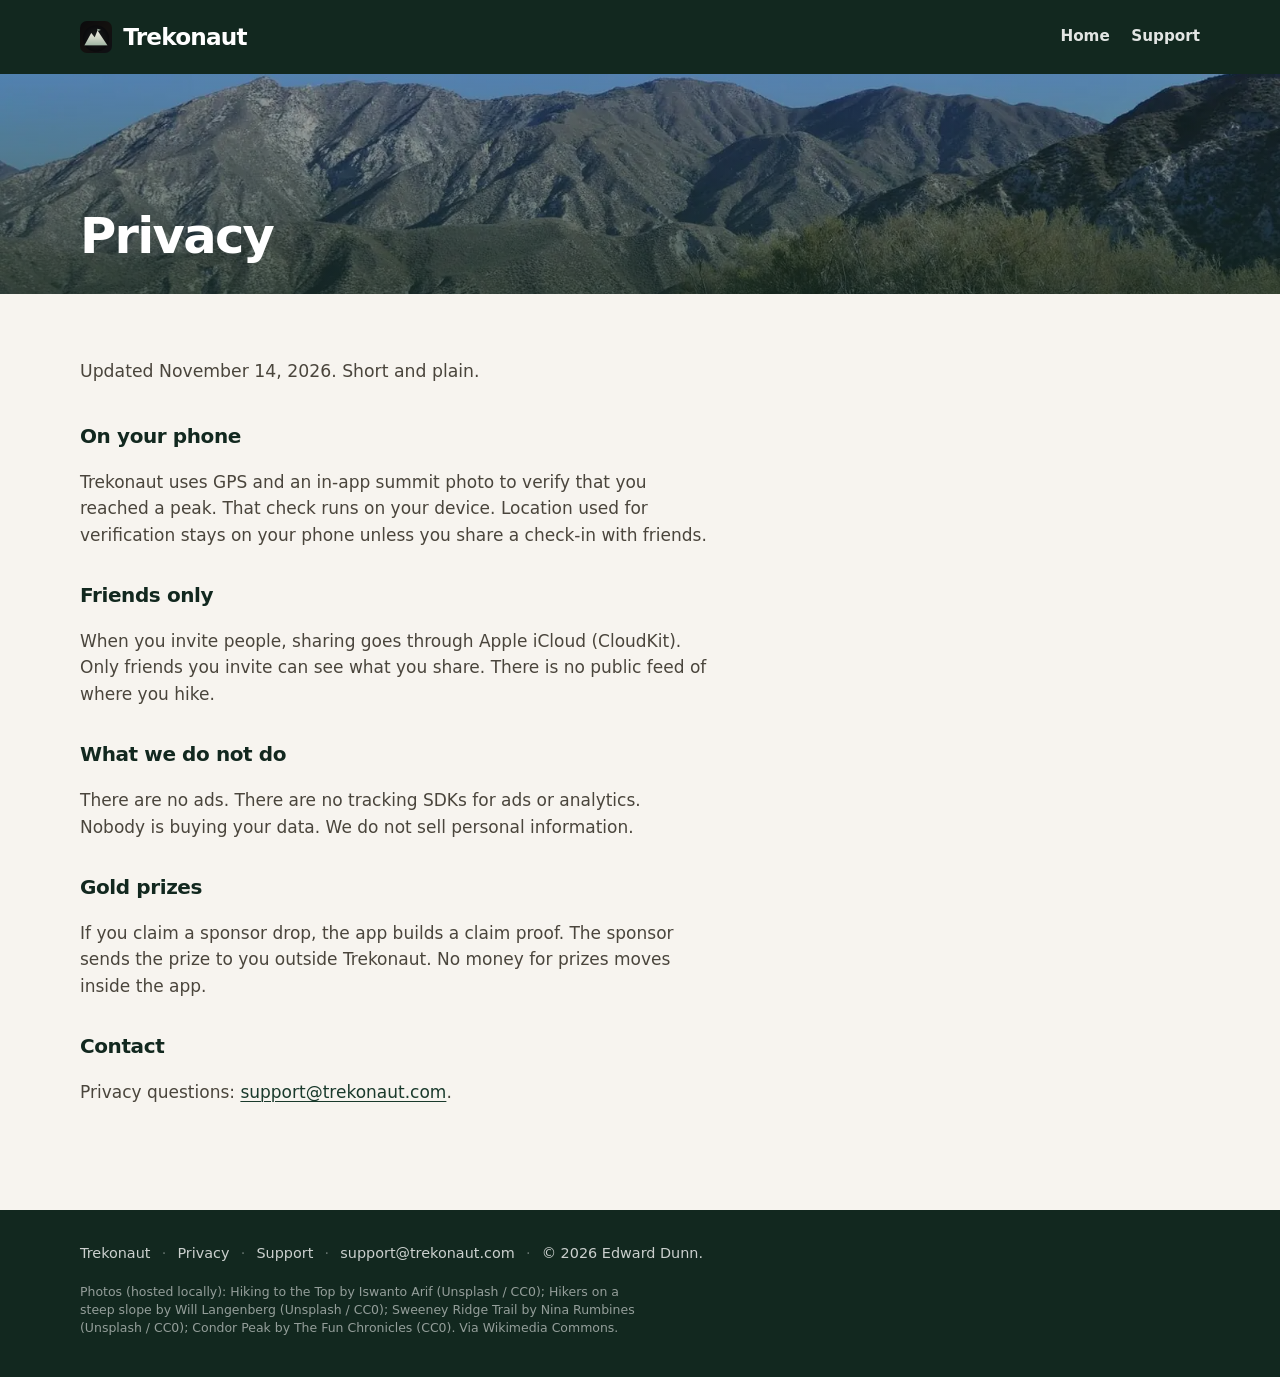
==== commit 8ec991f4: "Redesign site around real trail photos and full phone frames. Replace the sterile trail-guide look w" ====
--- a/privacy.html
+++ b/privacy.html
@@ -5,7 +5,7 @@
   <meta name="viewport" content="width=device-width, initial-scale=1">
   <title>Privacy · Trekonaut</title>
   <meta name="description" content="Trekonaut keeps location and photos on your phone for check-ins. Sharing uses iCloud with friends you invite. No ads. No data sold.">
-  <meta name="theme-color" content="#F3EFE6">
+  <meta name="theme-color" content="#1A3A2C">
   <link rel="icon" type="image/png" sizes="32x32" href="assets/favicon-32.png">
   <link rel="apple-touch-icon" href="assets/apple-touch-icon.png">
   <link rel="canonical" href="https://erdtheturd.github.io/ghost-walk/privacy.html">
@@ -14,11 +14,11 @@
   <meta property="og:image" content="https://erdtheturd.github.io/ghost-walk/assets/og.jpg">
   <link rel="stylesheet" href="assets/styles.css">
 </head>
-<body>
+<body class="inner-page">
   <header class="site-header">
     <div class="wrap inner">
       <a class="brand" href="./">
-        <img src="assets/icon-512.png" width="28" height="28" alt="">
+        <img src="assets/icon-512.png" width="32" height="32" alt="">
         <span class="brand-name">Trekonaut</span>
       </a>
       <nav class="nav" aria-label="Primary">
@@ -28,9 +28,21 @@
     </div>
   </header>
 
+  <div class="page-hero">
+    <div class="page-hero-photo" aria-hidden="true">
+      <picture>
+        <source type="image/webp" srcset="assets/photos/peak.webp">
+        <img src="assets/photos/peak.jpg" width="1600" height="818" alt="">
+      </picture>
+    </div>
+    <div class="page-hero-shade" aria-hidden="true"></div>
+    <div class="wrap">
+      <h1>Privacy</h1>
+    </div>
+  </div>
+
   <main class="page">
     <div class="wrap">
-      <h1>Privacy</h1>
       <p class="lede">Updated November 14, 2026. Short and plain.</p>
 
       <article class="prose">
@@ -56,16 +68,24 @@
   </main>
 
   <footer class="site-footer">
-    <div class="wrap footer-line">
-      <span>Trekonaut</span>
-      <span class="footer-sep" aria-hidden="true">·</span>
-      <a href="privacy.html">Privacy</a>
-      <span class="footer-sep" aria-hidden="true">·</span>
-      <a href="support.html">Support</a>
-      <span class="footer-sep" aria-hidden="true">·</span>
-      <a data-support-email href="mailto:support@trekonaut.com">support@trekonaut.com</a>
-      <span class="footer-sep" aria-hidden="true">·</span>
-      <span>© 2026 Edward Dunn.</span>
+    <div class="wrap">
+      <div class="footer-line">
+        <span>Trekonaut</span>
+        <span class="footer-sep" aria-hidden="true">·</span>
+        <a href="privacy.html">Privacy</a>
+        <span class="footer-sep" aria-hidden="true">·</span>
+        <a href="support.html">Support</a>
+        <span class="footer-sep" aria-hidden="true">·</span>
+        <a data-support-email href="mailto:support@trekonaut.com">support@trekonaut.com</a>
+        <span class="footer-sep" aria-hidden="true">·</span>
+        <span>© 2026 Edward Dunn.</span>
+      </div>
+      <p class="photo-credits">
+        Photos (hosted locally): Hiking to the Top by Iswanto Arif (Unsplash / CC0);
+        Hikers on a steep slope by Will Langenberg (Unsplash / CC0);
+        Sweeney Ridge Trail by Nina Rumbines (Unsplash / CC0);
+        Condor Peak by The Fun Chronicles (CC0). Via Wikimedia Commons.
+      </p>
     </div>
   </footer>
 
--- a/assets/styles.css
+++ b/assets/styles.css
@@ -1,17 +1,19 @@
-/* Trekonaut: printed trail guide */
+/* Trekonaut: outdoor photo brand */
 
 :root {
-  --paper: #f3efe6;
-  --paper-deep: #ebe6da;
-  --ink: #1a1814;
-  --ink-soft: #4a463e;
-  --rule: #cfc8b8;
-  --blaze: #d9531e;
-  --max: 1100px;
-  --pad: clamp(1.35rem, 5vw, 3.25rem);
-  --serif: "New York", "Iowan Old Style", "Palatino Linotype", Palatino, "Book Antiqua", Georgia, serif;
+  --forest: #1a3a2c;
+  --forest-deep: #12281f;
+  --sand: #ebe4d8;
+  --granite: #d6cdc0;
+  --ink: #1c1a17;
+  --ink-soft: #4a453c;
+  --mist: #f7f4ef;
+  --sunrise: #e35a1a;
+  --sunrise-deep: #c44710;
+  --white: #ffffff;
+  --max: 1120px;
+  --pad: clamp(1.25rem, 4.5vw, 3rem);
   --sans: -apple-system, BlinkMacSystemFont, "SF Pro Text", "Segoe UI", system-ui, sans-serif;
-  --mono: ui-monospace, "SF Mono", Menlo, Consolas, monospace;
 }
 
 *,
@@ -26,7 +28,7 @@
 
 body {
   margin: 0;
-  background: var(--paper);
+  background: var(--mist);
   color: var(--ink);
   font-family: var(--sans);
   font-size: 1.0625rem;
@@ -42,13 +44,13 @@
 }
 
 a {
-  color: var(--ink);
+  color: var(--forest);
   text-decoration-thickness: 1px;
   text-underline-offset: 0.18em;
 }
 
 a:hover {
-  color: var(--blaze);
+  color: var(--sunrise-deep);
 }
 
 .wrap {
@@ -58,50 +60,48 @@
 
 /* Header */
 .site-header {
-  position: relative;
-  z-index: 10;
-  border-bottom: 1px solid var(--rule);
-  background: var(--paper);
+  position: absolute;
+  inset: 0 0 auto;
+  z-index: 20;
+  background: transparent;
 }
 
 .site-header .inner {
   display: flex;
-  align-items: baseline;
+  align-items: center;
   justify-content: space-between;
   gap: 1rem;
-  padding: 1.15rem 0 1rem;
+  padding: 1.2rem 0;
 }
 
 .brand {
   display: inline-flex;
   align-items: center;
-  gap: 0.65rem;
-  color: inherit;
+  gap: 0.7rem;
+  color: var(--white);
   text-decoration: none;
 }
 
 .brand img {
-  width: 28px;
-  height: 28px;
-  border-radius: 4px;
+  width: 32px;
+  height: 32px;
+  border-radius: 7px;
 }
 
 .brand-name {
-  font-family: var(--serif);
-  font-size: 1.35rem;
-  font-weight: 600;
-  letter-spacing: -0.02em;
+  font-family: var(--sans);
+  font-size: 1.45rem;
+  font-weight: 800;
+  letter-spacing: -0.035em;
 }
 
 .nav {
   display: flex;
   align-items: center;
-  gap: 1.4rem;
-  font-family: var(--mono);
-  font-size: 0.72rem;
-  letter-spacing: 0.04em;
-  text-transform: uppercase;
-  color: var(--ink-soft);
+  gap: 1.35rem;
+  font-size: 0.95rem;
+  font-weight: 560;
+  color: rgba(255, 255, 255, 0.88);
 }
 
 .nav a {
@@ -110,133 +110,210 @@
 }
 
 .nav a:hover {
-  color: var(--blaze);
+  color: var(--white);
+}
+
+/* Inner pages: solid header + photo strip */
+body.inner-page .site-header {
+  position: relative;
+  background: var(--forest-deep);
+}
+
+.page-hero {
+  position: relative;
+  min-height: 220px;
+  display: flex;
+  align-items: flex-end;
+  overflow: hidden;
+  background: var(--forest-deep);
+}
+
+.page-hero-photo {
+  position: absolute;
+  inset: 0;
+}
+
+.page-hero-photo img {
+  width: 100%;
+  height: 100%;
+  object-fit: cover;
+  object-position: center 40%;
+}
+
+.page-hero-shade {
+  position: absolute;
+  inset: 0;
+  background: linear-gradient(180deg, rgba(18, 40, 31, 0.35) 0%, rgba(18, 40, 31, 0.72) 100%);
+}
+
+.page-hero .wrap {
+  position: relative;
+  z-index: 1;
+  padding: 3.5rem 0 2rem;
+}
+
+.page-hero h1 {
+  margin: 0;
+  color: var(--white);
+  font-size: clamp(2.2rem, 5vw, 3.1rem);
+  font-weight: 800;
+  letter-spacing: -0.035em;
+  line-height: 1.05;
 }
 
 /* Hero */
 .hero {
   position: relative;
+  min-height: 100vh;
+  min-height: 100dvh;
+  display: flex;
+  align-items: stretch;
   overflow: hidden;
-  padding: clamp(2.75rem, 8vw, 5.5rem) 0 clamp(3.5rem, 9vw, 6rem);
-}
-
-.topo {
+  background: var(--forest-deep);
+  color: var(--white);
+}
+
+.hero-photo {
   position: absolute;
-  inset: -8% -5% auto auto;
-  width: min(72vw, 640px);
-  height: auto;
-  opacity: 0.22;
-  pointer-events: none;
-  color: var(--ink);
-}
-
-.hero-layout {
-  position: relative;
-  display: grid;
-  grid-template-columns: minmax(0, 1.15fr) minmax(0, 0.85fr);
-  gap: clamp(1.5rem, 5vw, 3.5rem);
-  align-items: end;
-}
-
-.hero-copy {
-  max-width: 28rem;
-  padding-bottom: 1.5rem;
-}
-
-.hero h1 {
-  margin: 0 0 1.1rem;
-  font-family: var(--serif);
-  font-size: clamp(2.55rem, 6.2vw, 4.1rem);
-  font-weight: 600;
-  line-height: 1.05;
-  letter-spacing: -0.03em;
-}
-
-.hero .lead {
-  margin: 0 0 1.75rem;
-  max-width: 34ch;
-  font-size: 1.12rem;
-  color: var(--ink-soft);
-}
-
-.btn-soon {
-  display: inline-block;
-  padding: 0.85rem 1.15rem;
-  border: 1.5px solid var(--ink);
-  background: var(--ink);
-  color: var(--paper);
-  font-family: var(--sans);
-  font-size: 0.95rem;
-  font-weight: 560;
-  text-decoration: none;
-  transition: background 0.15s ease, color 0.15s ease;
-}
-
-.btn-soon:hover {
-  background: transparent;
-  color: var(--ink);
-}
-
-.hero-media {
-  position: relative;
-  justify-self: end;
-  margin-right: -1.25rem;
-  margin-bottom: -3.5rem;
-}
-
-.map-caption {
-  position: absolute;
-  left: -0.25rem;
-  top: -1.6rem;
-  margin: 0;
-  font-family: var(--mono);
-  font-size: 0.68rem;
-  letter-spacing: 0.08em;
-  text-transform: uppercase;
-  color: var(--ink-soft);
-  white-space: nowrap;
-}
-
-/* Phone frame: thin ink border, no heavy shadow */
-.phone {
-  width: min(100%, 268px);
-  padding: 9px;
-  background: var(--ink);
-  border: 1px solid var(--ink);
-}
-
-.phone-screen {
-  overflow: hidden;
-  background: #111;
-  aspect-ratio: 9 / 19.5;
-}
-
-.phone-screen img {
+  inset: 0;
+}
+
+.hero-photo img {
   width: 100%;
   height: 100%;
   object-fit: cover;
+  object-position: center 35%;
+}
+
+.hero-shade {
+  position: absolute;
+  inset: 0;
+  background:
+    linear-gradient(90deg, rgba(12, 24, 18, 0.78) 0%, rgba(12, 24, 18, 0.55) 42%, rgba(12, 24, 18, 0.18) 68%, rgba(12, 24, 18, 0.08) 100%),
+    linear-gradient(180deg, rgba(12, 24, 18, 0.45) 0%, transparent 28%, transparent 72%, rgba(12, 24, 18, 0.35) 100%);
+  pointer-events: none;
+}
+
+.hero-layout {
+  position: relative;
+  z-index: 1;
+  width: min(100% - 2 * var(--pad), var(--max));
+  margin: 0 auto;
+  padding: clamp(5.5rem, 12vh, 7.5rem) 0 clamp(2.5rem, 6vh, 4rem);
+  display: grid;
+  grid-template-columns: minmax(0, 1.15fr) minmax(0, 0.85fr);
+  gap: clamp(1.75rem, 5vw, 3.5rem);
+  align-items: center;
+  flex: 1;
+}
+
+.hero-copy {
+  max-width: 30rem;
+}
+
+.hero h1 {
+  margin: 0 0 1rem;
+  font-family: var(--sans);
+  font-size: clamp(2.6rem, 6.4vw, 4.35rem);
+  font-weight: 800;
+  line-height: 1.02;
+  letter-spacing: -0.04em;
+  color: var(--white);
+}
+
+.hero .lead {
+  margin: 0 0 1.75rem;
+  max-width: 36ch;
+  font-size: 1.12rem;
+  line-height: 1.5;
+  color: rgba(255, 255, 255, 0.88);
+}
+
+.btn-soon {
+  display: inline-block;
+  padding: 0.95rem 1.35rem;
+  border: none;
+  background: var(--sunrise);
+  color: var(--white);
+  font-family: var(--sans);
+  font-size: 1rem;
+  font-weight: 700;
+  letter-spacing: -0.01em;
+  text-decoration: none;
+  transition: background 0.15s ease;
+}
+
+.btn-soon:hover {
+  background: var(--sunrise-deep);
+  color: var(--white);
+}
+
+.hero-media {
+  justify-self: end;
+  width: min(100%, 280px);
+}
+
+/* Phone frame: complete screenshot, never cropped */
+.phone {
+  width: min(100%, 280px);
+  margin: 0;
+  padding: 11px;
+  background: #1a1c1b;
+  border-radius: 38px;
+  box-shadow: 0 22px 48px rgba(0, 0, 0, 0.35);
+}
+
+.phone-screen {
+  overflow: hidden;
+  border-radius: 28px;
+  background: #0b0b0b;
+}
+
+.phone-screen img {
+  width: 100%;
+  height: auto;
+  display: block;
+  object-fit: contain;
   object-position: top center;
 }
 
 .phone.phone-sm {
-  width: min(100%, 230px);
+  width: min(100%, 248px);
 }
 
 /* Sections */
 .band {
   position: relative;
-  padding: clamp(3.25rem, 8vw, 5.75rem) 0;
-  border-top: 1px solid var(--rule);
+  padding: clamp(3.5rem, 9vw, 6rem) 0;
+  background: var(--mist);
+}
+
+.band.sand {
+  background: var(--sand);
+}
+
+.band.forest {
+  background: var(--forest);
+  color: var(--white);
+}
+
+.band.forest .band-title {
+  color: var(--white);
+}
+
+.band.forest p {
+  color: rgba(255, 255, 255, 0.86);
 }
 
 .band-title {
-  margin: 0 0 1.75rem;
-  font-family: var(--serif);
-  font-size: clamp(1.85rem, 3.4vw, 2.55rem);
-  font-weight: 600;
-  letter-spacing: -0.025em;
-  line-height: 1.15;
+  margin: 0 0 1.35rem;
+  font-family: var(--sans);
+  font-size: clamp(1.85rem, 3.5vw, 2.55rem);
+  font-weight: 800;
+  letter-spacing: -0.035em;
+  line-height: 1.12;
   max-width: 18ch;
+  color: var(--forest-deep);
 }
 
 .band p {
@@ -254,55 +331,45 @@
   margin: 0;
   padding: 0;
   display: grid;
-  gap: 1.75rem;
-  max-width: 38rem;
+  gap: 1.65rem;
+  max-width: 40rem;
 }
 
 .steps li {
   display: grid;
-  grid-template-columns: 3.25rem 1fr;
-  gap: 0.85rem 1.15rem;
+  grid-template-columns: 2.75rem 1fr;
+  gap: 0.75rem 1.1rem;
   align-items: start;
 }
 
 .steps .n {
-  font-family: var(--serif);
-  font-size: 2.75rem;
-  font-weight: 600;
+  font-family: var(--sans);
+  font-size: 2.35rem;
+  font-weight: 800;
   line-height: 1;
-  color: var(--blaze);
+  color: var(--sunrise);
   letter-spacing: -0.04em;
 }
 
 .steps p {
-  margin: 0.35rem 0 0;
-  max-width: 36ch;
+  margin: 0.4rem 0 0;
+  max-width: 38ch;
 }
 
 .split {
   display: grid;
   grid-template-columns: minmax(0, 1.2fr) minmax(0, 0.8fr);
-  gap: clamp(1.5rem, 5vw, 3rem);
-  align-items: start;
-}
-
-.split .copy {
-  padding-top: 0.35rem;
+  gap: clamp(1.75rem, 5vw, 3.25rem);
+  align-items: center;
 }
 
 .split .media {
-  position: relative;
   justify-self: end;
-  margin-top: -1.5rem;
-  margin-bottom: -2.75rem;
-  margin-right: -0.75rem;
 }
 
 .split.flip .media {
   order: -1;
   justify-self: start;
-  margin-left: -0.75rem;
-  margin-right: 0;
 }
 
 .private {
@@ -313,20 +380,34 @@
   max-width: 14ch;
 }
 
+/* Full-bleed photo band */
+.photo-band {
+  position: relative;
+  min-height: clamp(280px, 48vh, 520px);
+  overflow: hidden;
+  background: var(--forest-deep);
+}
+
+.photo-band img {
+  width: 100%;
+  height: 100%;
+  min-height: clamp(280px, 48vh, 520px);
+  object-fit: cover;
+  object-position: center;
+}
+
 /* Footer */
 .site-footer {
-  border-top: 1px solid var(--rule);
-  padding: 1.75rem 0 2.5rem;
-  font-family: var(--mono);
-  font-size: 0.72rem;
-  letter-spacing: 0.03em;
-  color: var(--ink-soft);
+  background: var(--forest-deep);
+  color: rgba(255, 255, 255, 0.78);
+  padding: 2rem 0 2.5rem;
+  font-size: 0.9rem;
 }
 
 .footer-line {
   display: flex;
   flex-wrap: wrap;
-  gap: 0.45rem 0.65rem;
+  gap: 0.45rem 0.7rem;
   align-items: baseline;
 }
 
@@ -336,30 +417,38 @@
 }
 
 .footer-line a:hover {
-  color: var(--blaze);
+  color: var(--white);
 }
 
 .footer-sep {
-  opacity: 0.55;
-}
-
-/* Inner pages */
+  opacity: 0.45;
+}
+
+.photo-credits {
+  margin: 1.15rem 0 0;
+  max-width: 70ch;
+  font-size: 0.78rem;
+  line-height: 1.45;
+  color: rgba(255, 255, 255, 0.55);
+}
+
+.photo-credits a {
+  color: inherit;
+  text-decoration: underline;
+  text-underline-offset: 0.15em;
+}
+
+/* Inner page body */
 .page {
   padding: clamp(2.5rem, 7vw, 4rem) 0 clamp(4rem, 10vw, 5.5rem);
-}
-
-.page h1 {
-  margin: 0 0 0.65rem;
-  font-family: var(--serif);
-  font-size: clamp(2.1rem, 4vw, 2.85rem);
-  font-weight: 600;
-  letter-spacing: -0.03em;
+  background: var(--mist);
 }
 
 .page .lede {
   margin: 0 0 2.25rem;
   color: var(--ink-soft);
   max-width: 42ch;
+  font-size: 1.08rem;
 }
 
 .prose {
@@ -368,10 +457,11 @@
 
 .prose h2 {
   margin: 2rem 0 0.55rem;
-  font-family: var(--serif);
-  font-size: 1.3rem;
-  font-weight: 600;
+  font-family: var(--sans);
+  font-size: 1.25rem;
+  font-weight: 760;
   letter-spacing: -0.02em;
+  color: var(--forest-deep);
 }
 
 .prose p,
@@ -392,19 +482,21 @@
 }
 
 .faq details {
-  border-top: 1px solid var(--rule);
+  border-top: 1px solid var(--granite);
   padding: 1rem 0;
 }
 
 .faq details:last-of-type {
-  border-bottom: 1px solid var(--rule);
+  border-bottom: 1px solid var(--granite);
 }
 
 .faq summary {
   cursor: pointer;
-  font-family: var(--serif);
-  font-size: 1.15rem;
-  font-weight: 600;
+  font-family: var(--sans);
+  font-size: 1.12rem;
+  font-weight: 700;
+  letter-spacing: -0.02em;
+  color: var(--forest-deep);
   list-style: none;
 }
 
@@ -421,14 +513,16 @@
 .contact {
   margin-top: 2.5rem;
   padding-top: 1.5rem;
-  border-top: 1px solid var(--rule);
+  border-top: 1px solid var(--granite);
   max-width: 36rem;
 }
 
 .contact h2 {
   margin: 0 0 0.4rem;
-  font-family: var(--serif);
-  font-size: 1.25rem;
+  font-family: var(--sans);
+  font-size: 1.2rem;
+  font-weight: 760;
+  color: var(--forest-deep);
 }
 
 .contact p {
@@ -439,15 +533,15 @@
 /* Motion */
 @media (prefers-reduced-motion: no-preference) {
   .hero-copy {
-    animation: rise 0.7s ease both;
+    animation: rise 0.75s ease both;
   }
 
   .hero-media {
-    animation: rise 0.85s 0.08s ease both;
+    animation: rise 0.9s 0.1s ease both;
   }
 
   .btn-soon {
-    transition: background 0.15s ease, color 0.15s ease, transform 0.15s ease;
+    transition: background 0.15s ease, transform 0.15s ease;
   }
 
   .btn-soon:hover {
@@ -458,7 +552,7 @@
 @keyframes rise {
   from {
     opacity: 0;
-    transform: translateY(10px);
+    transform: translateY(12px);
   }
   to {
     opacity: 1;
@@ -472,8 +566,8 @@
   }
 }
 
-/* Mobile: intentional at ~390px */
-@media (max-width: 820px) {
+/* Tablet / mobile */
+@media (max-width: 860px) {
   .hero-layout,
   .split,
   .split.flip {
@@ -484,39 +578,39 @@
     order: initial;
   }
 
+  .hero {
+    min-height: auto;
+  }
+
+  .hero-layout {
+    padding-top: 5.75rem;
+    padding-bottom: 2.5rem;
+    align-items: start;
+  }
+
+  .hero-shade {
+    background:
+      linear-gradient(180deg, rgba(12, 24, 18, 0.62) 0%, rgba(12, 24, 18, 0.42) 38%, rgba(12, 24, 18, 0.55) 100%);
+  }
+
   .hero-media,
   .split .media,
   .split.flip .media {
-    justify-self: start;
-    margin: 1.25rem 0 -2rem;
-  }
-
-  .map-caption {
-    position: static;
-    margin: 0 0 0.65rem;
-  }
-
-  .hero-copy {
-    padding-bottom: 0;
-  }
-
-  .topo {
-    width: 120%;
-    right: -35%;
-    top: -2%;
-    opacity: 0.16;
-  }
-
-  .phone {
-    width: min(100%, 220px);
+    justify-self: center;
+    width: min(100%, 260px);
+  }
+
+  .phone,
+  .phone.phone-sm {
+    width: min(100%, 260px);
   }
 
   .steps li {
-    grid-template-columns: 2.4rem 1fr;
+    grid-template-columns: 2.35rem 1fr;
   }
 
   .steps .n {
-    font-size: 2.2rem;
+    font-size: 2rem;
   }
 }
 
@@ -526,7 +620,23 @@
   }
 
   .hero h1 {
-    font-size: 2.35rem;
+    font-size: 2.45rem;
+  }
+
+  .hero-media,
+  .split .media {
+    width: min(100%, 230px);
+  }
+
+  .phone,
+  .phone.phone-sm {
+    width: min(100%, 230px);
+    border-radius: 32px;
+    padding: 9px;
+  }
+
+  .phone-screen {
+    border-radius: 24px;
   }
 
   .footer-line {
